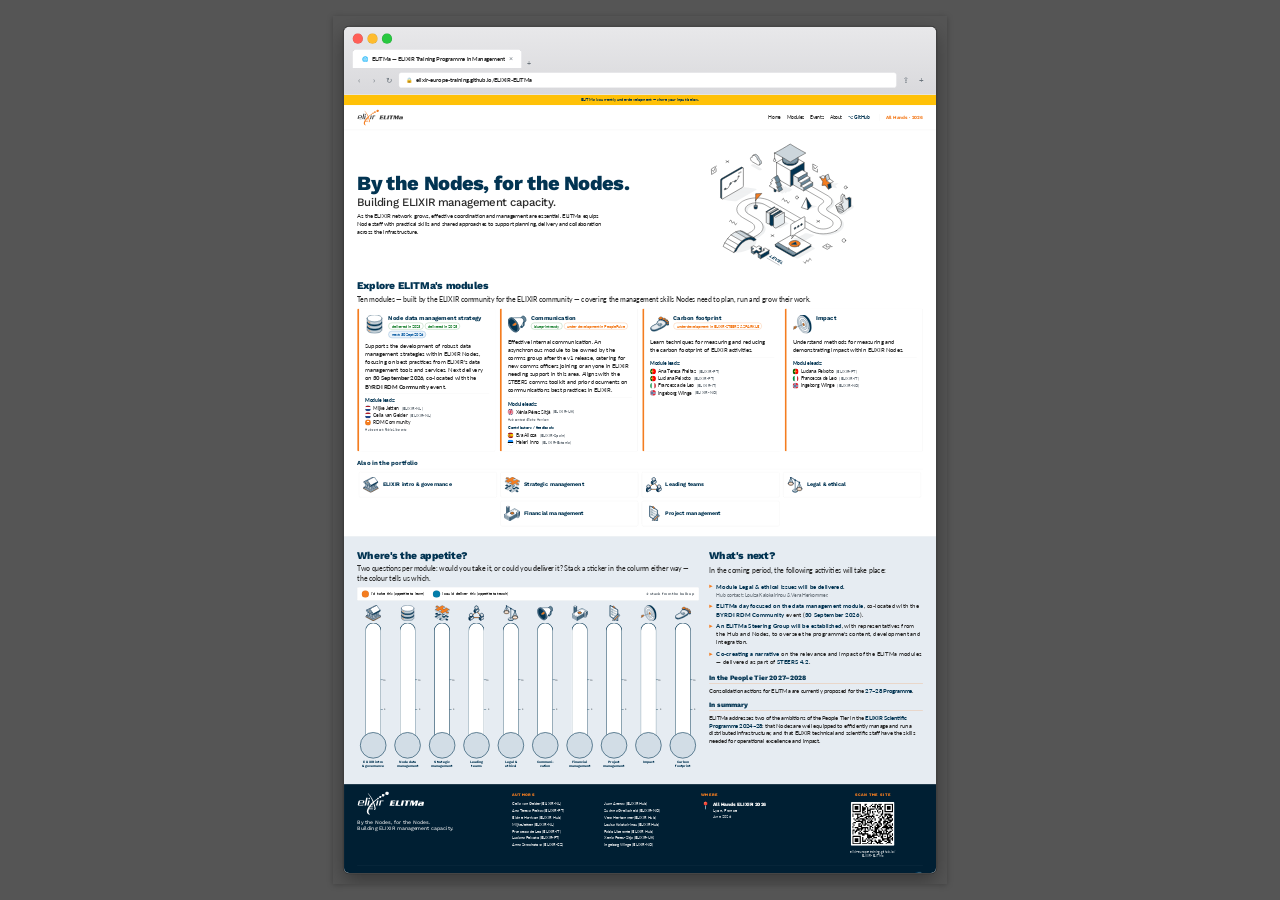
==== poster.html @ 2f2b3320 "update data management" ====
<!doctype html>
<html lang="en">
<head>
  <meta charset="utf-8">
  <title>ELITMa — By the Nodes, for the Nodes</title>
  <link rel="preconnect" href="https://fonts.googleapis.com">
  <link rel="preconnect" href="https://fonts.gstatic.com" crossorigin>
  <link href="https://fonts.googleapis.com/css2?family=Lato:ital,wght@0,300;0,400;0,700;0,900;1,400&family=Source+Serif+4:ital,opsz,wght@0,8..60,200..900&family=Work+Sans:wght@400;500;700;800&display=swap" rel="stylesheet">
  <link rel="stylesheet" href="poster.css">
  <script>
    // Fit the A0 sheet to the viewport HEIGHT on first load.
    // Aspect ratio is preserved (it's A0); the stage takes the scaled size so
    // the page lays out cleanly and the poster sits centered. Runs only ONCE
    // on load — never on resize/zoom — so the user can zoom in to read the
    // content and the browser scrollbars let them pan around.
    function fitPosterToViewport() {
      if (window.matchMedia('print').matches) return;
      var stage = document.querySelector('.poster-stage');
      var p     = document.querySelector('.poster');
      if (!stage || !p) return;
      p.style.transform = 'none';
      stage.style.width = '';
      stage.style.height = '';
      var w = p.offsetWidth, h = p.offsetHeight;
      var pad = 32;  // 16px gutter top/bottom
      var s = Math.min((window.innerHeight - pad) / h, 1);
      p.style.transform = 'scale(' + s + ')';
      stage.style.width  = (s * w) + 'px';
      stage.style.height = (s * h) + 'px';
    }
    function clearPosterScale() {
      var stage = document.querySelector('.poster-stage');
      var p     = document.querySelector('.poster');
      if (p) p.style.transform = 'none';
      if (stage) { stage.style.width = ''; stage.style.height = ''; }
    }
    window.addEventListener('DOMContentLoaded', fitPosterToViewport);
    window.addEventListener('beforeprint', clearPosterScale);
    window.addEventListener('afterprint', fitPosterToViewport);
  </script>
</head>
<body>

<div class="poster-stage">
<section class="poster">

  <!-- ============ MAC BROWSER WINDOW ============ -->
  <div class="browser">

    <!-- Browser chrome (top bar with traffic lights + tab + URL) -->
    <div class="browser-chrome">
      <div class="traffic-lights">
        <span class="tl tl-red"></span>
        <span class="tl tl-yellow"></span>
        <span class="tl tl-green"></span>
      </div>
      <div class="browser-tabs">
        <div class="browser-tab active">
          <span class="tab-fav">🌐</span>
          <span class="tab-title">ELITMa — ELIXIR Training Programme in Management</span>
          <span class="tab-close">×</span>
        </div>
        <span class="tab-add">+</span>
      </div>
      <div class="browser-nav">
        <span class="nav-arrow">‹</span>
        <span class="nav-arrow">›</span>
        <span class="nav-arrow">↻</span>
        <div class="url-bar">
          <span class="url-lock">🔒</span>
          <span class="url-text">elixir-europe-training.github.io/ELIXIR-ELITMa</span>
        </div>
        <span class="nav-arrow">⇪</span>
        <span class="nav-arrow">+</span>
      </div>
    </div>

    <!-- Browser content (the actual ELITMa website) -->
    <div class="browser-content">

      <!-- "Under development" notice (matches live site) -->
      <div class="dev-notice">
        ELITMa is currently under development — share your input below.
      </div>

      <!-- ===== TOP NAV ===== -->
      <header class="navbar">
        <img class="navbar-brand" src="assets/img/logos/main-logo-horizontal.svg" alt="ELITMa">
        <nav class="navbar-nav">
          <span class="nav-link">Home</span>
          <span class="nav-link">Modules</span>
          <span class="nav-link">Events</span>
          <span class="nav-link">About</span>
          <span class="nav-link nav-github">⌥ GitHub</span>
        </nav>
        <div class="navbar-event">All Hands · 2026</div>
      </header>

      <!-- ===== HERO ===== -->
      <section class="visual">
        <div class="visual-text">
          <h1>By the Nodes, for the Nodes. <span>Building ELIXIR management capacity.</span></h1>
          <p>As the ELIXIR network grows, effective coordination and management are essential. ELITMa equips Node staff with practical skills and shared approaches to support planning, delivery and collaboration across the infrastructure.</p>
        </div>
        <div class="visual-art">
          <img src="assets/img/home-hero-image.svg" alt="ELITMa hero illustration">
        </div>
      </section>

      <!-- ===== MODULES ===== -->
      <section class="landingpage">
        <h2 class="section-h">Explore ELITMa's modules</h2>
        <p class="section-intro">Ten modules — built by the ELIXIR community for the ELIXIR community — covering the management skills Nodes need to plan, run and grow their work.</p>

        <!-- Featured: modules with substantive work underway -->
        <div class="module-features">
          <article class="module-feature">
            <div class="feature-head">
              <img src="assets/img/icons/icon-module-data-management.svg" alt="">
              <div>
                <h3>Node data management strategy</h3>
                <div class="chips">
                  <span class="module-chip module-chip--done">delivered in 2023</span>
                  <span class="module-chip module-chip--done">delivered in 2025</span>
                  <span class="module-chip module-chip--next">next: 30 Sept 2026</span>
                </div>
              </div>
            </div>
            <p class="feature-desc">Supports the development of robust data management strategies within ELIXIR Nodes, focusing on best practices from ELIXIR's data management tools and services. Next delivery on <strong>30 September 2026</strong>, co-located with the <strong>BYRDI RDM Community</strong> event.</p>
            <div class="feature-leads">
              <strong>Module leads:</strong>
              <ul class="leads-list">
                <li><span class="flag flag-nl"></span>Mijke Jetten <em>(ELIXIR&#x2011;NL)</em></li>
                <li><span class="flag flag-nl"></span>Celia van Gelder <em>(ELIXIR&#x2011;NL)</em></li>
                <li><span class="flag flag-community"></span>RDM Community</li>
              </ul>
              <p class="hub-contact">Hub contact: Fabio Liberante</p>
            </div>
          </article>

          <article class="module-feature">
            <div class="feature-head">
              <img src="assets/img/icons/icon-module-communication.svg" alt="">
              <div>
                <h3>Communication</h3>
                <div class="chips">
                  <span class="module-chip module-chip--done">blueprint ready</span>
                  <span class="module-chip module-chip--dev">under development in PeoplePulse</span>
                </div>
              </div>
            </div>
            <p class="feature-desc">Effective internal communication. An asynchronous module to be owned by the comms group after the v1 release, catering for new comms officers joining or anyone in ELIXIR needing support in this area. Aligns with the STEERS comms toolkit and prior documents on communications best practices in ELIXIR.</p>
            <div class="feature-leads">
              <strong>Module leads:</strong>
              <ul class="leads-list">
                <li><span class="flag flag-gb"></span>Xènia Pérez Sitjà <em>(ELIXIR&#x2011;UK)</em></li>
              </ul>
              <p class="hub-contact">Hub contact: Elaine Harrison</p>
              <strong class="leads-sublabel">Contributors / feedback:</strong>
              <ul class="leads-list">
                <li><span class="flag flag-es"></span>Eva Alloza <em>(ELIXIR&#x2011;Spain)</em></li>
                <li><span class="flag flag-ee"></span>Heleri Inno <em>(ELIXIR&#x2011;Estonia)</em></li>
              </ul>
            </div>
          </article>

          <article class="module-feature">
            <div class="feature-head">
              <img src="assets/img/icons/icon-module-cf.svg" alt="">
              <div>
                <h3>Carbon footprint</h3>
                <div class="chips">
                  <span class="module-chip module-chip--dev">under development in ELIXIR-STEERS &amp; SPARKLE</span>
                </div>
              </div>
            </div>
            <p class="feature-desc">Learn techniques for measuring and reducing the carbon footprint of ELIXIR activities.</p>
            <div class="feature-leads">
              <strong>Module leads:</strong>
              <ul class="leads-list">
                <li><span class="flag flag-pt"></span>Ana Teresa Freitas <em>(ELIXIR&#x2011;PT)</em></li>
                <li><span class="flag flag-pt"></span>Luciana Peixoto <em>(ELIXIR&#x2011;PT)</em></li>
                <li><span class="flag flag-it"></span>Francesca de Leo <em>(ELIXIR&#x2011;IT)</em></li>
                <li><span class="flag flag-no"></span>Ingeborg Winge <em>(ELIXIR&#x2011;NO)</em></li>
              </ul>
            </div>
          </article>

          <article class="module-feature">
            <div class="feature-head">
              <img src="assets/img/icons/icon-module-impact.svg" alt="">
              <div>
                <h3>Impact</h3>
              </div>
            </div>
            <p class="feature-desc">Understand methods for measuring and demonstrating impact within ELIXIR Nodes.</p>
            <div class="feature-leads">
              <strong>Module leads:</strong>
              <ul class="leads-list">
                <li><span class="flag flag-pt"></span>Luciana Peixoto <em>(ELIXIR&#x2011;PT)</em></li>
                <li><span class="flag flag-it"></span>Francesca de Leo <em>(ELIXIR&#x2011;IT)</em></li>
                <li><span class="flag flag-no"></span>Ingeborg Winge <em>(ELIXIR&#x2011;NO)</em></li>
              </ul>
            </div>
          </article>
        </div>

        <!-- The rest: compact icon + name tiles -->
        <h3 class="modules-subtitle">Also in the portfolio</h3>
        <div class="module-tiles">
          <article class="module-tile">
            <img src="assets/img/icons/icon-module-governance.svg" alt="">
            <h4>ELIXIR intro &amp; governance</h4>
          </article>
          <article class="module-tile">
            <img src="assets/img/icons/icon-module-strategic-management.svg" alt="">
            <h4>Strategic management</h4>
          </article>
          <article class="module-tile">
            <img src="assets/img/icons/icon-module-leading-teams.svg" alt="">
            <h4>Leading teams</h4>
          </article>
          <article class="module-tile">
            <img src="assets/img/icons/icon-module-elsi.svg" alt="">
            <h4>Legal &amp; ethical</h4>
          </article>
          <article class="module-tile">
            <img src="assets/img/icons/icon-module-finance.svg" alt="">
            <h4>Financial management</h4>
          </article>
          <article class="module-tile">
            <img src="assets/img/icons/icon-module-pm.svg" alt="">
            <h4>Project management</h4>
          </article>
        </div>
      </section>

      <!-- ===== INTERACTIVE: thermometers LEFT + sticky notes RIGHT ===== -->
      <section class="interactive">
        <div class="interactive-grid">

          <!-- Thermometer columns (left) -->
          <div class="thermo-col">
            <h2 class="section-h">Where's the appetite?</h2>
            <p class="section-intro">Two questions per module: would you <strong>take</strong> it, or could you <strong>deliver</strong> it? Stack a sticker in the column either way — the colour tells us which.</p>
            <div class="thermo-legend">
              <span class="legend-item"><span class="legend-dot legend-dot-take"></span>I'd <strong>take</strong> this (appetite to learn)</span>
              <span class="legend-item"><span class="legend-dot legend-dot-give"></span>I could <strong>deliver</strong> this (appetite to teach)</span>
              <span class="legend-hint">↓ stack from the bulb up</span>
            </div>
            <div class="thermo-row">
              <div class="thermo">
                <img src="assets/img/icons/icon-module-governance.svg" alt="">
                <div class="thermo-tube"><span class="tick">10</span><span class="tick">5</span></div>
                <div class="thermo-bulb"></div>
                <span class="thermo-label">ELIXIR intro<br>&amp; governance</span>
              </div>
              <div class="thermo">
                <img src="assets/img/icons/icon-module-data-management.svg" alt="">
                <div class="thermo-tube"><span class="tick">10</span><span class="tick">5</span></div>
                <div class="thermo-bulb"></div>
                <span class="thermo-label">Node data<br>management</span>
              </div>
              <div class="thermo">
                <img src="assets/img/icons/icon-module-strategic-management.svg" alt="">
                <div class="thermo-tube"><span class="tick">10</span><span class="tick">5</span></div>
                <div class="thermo-bulb"></div>
                <span class="thermo-label">Strategic<br>management</span>
              </div>
              <div class="thermo">
                <img src="assets/img/icons/icon-module-leading-teams.svg" alt="">
                <div class="thermo-tube"><span class="tick">10</span><span class="tick">5</span></div>
                <div class="thermo-bulb"></div>
                <span class="thermo-label">Leading<br>teams</span>
              </div>
              <div class="thermo">
                <img src="assets/img/icons/icon-module-elsi.svg" alt="">
                <div class="thermo-tube"><span class="tick">10</span><span class="tick">5</span></div>
                <div class="thermo-bulb"></div>
                <span class="thermo-label">Legal &amp;<br>ethical</span>
              </div>
              <div class="thermo">
                <img src="assets/img/icons/icon-module-communication.svg" alt="">
                <div class="thermo-tube"><span class="tick">10</span><span class="tick">5</span></div>
                <div class="thermo-bulb"></div>
                <span class="thermo-label">Communi-<br>cation</span>
              </div>
              <div class="thermo">
                <img src="assets/img/icons/icon-module-finance.svg" alt="">
                <div class="thermo-tube"><span class="tick">10</span><span class="tick">5</span></div>
                <div class="thermo-bulb"></div>
                <span class="thermo-label">Financial<br>management</span>
              </div>
              <div class="thermo">
                <img src="assets/img/icons/icon-module-pm.svg" alt="">
                <div class="thermo-tube"><span class="tick">10</span><span class="tick">5</span></div>
                <div class="thermo-bulb"></div>
                <span class="thermo-label">Project<br>management</span>
              </div>
              <div class="thermo">
                <img src="assets/img/icons/icon-module-impact.svg" alt="">
                <div class="thermo-tube"><span class="tick">10</span><span class="tick">5</span></div>
                <div class="thermo-bulb"></div>
                <span class="thermo-label">Impact</span>
              </div>
              <div class="thermo">
                <img src="assets/img/icons/icon-module-cf.svg" alt="">
                <div class="thermo-tube"><span class="tick">10</span><span class="tick">5</span></div>
                <div class="thermo-bulb"></div>
                <span class="thermo-label">Carbon<br>footprint</span>
              </div>
            </div>
          </div>

          <!-- What's next (right column) -->
          <div class="roadmap-col">
            <h2 class="section-h">What's next?</h2>
            <p class="section-intro">In the coming period, the following activities will take place:</p>
            <ul class="roadmap-bullets">
              <li><strong>Module Legal &amp; ethical issues will be delivered.</strong><br><span class="roadmap-leads">Hub contact: Louiza Kalokairinou &amp; Vera Herkommer.</span></li>
              <li><strong>ELITMa day focused on the data management module</strong>, co-located with the <strong>BYRDI RDM Community</strong> event (<strong>30 September 2026</strong>).</li>
              <li><strong>An ELITMa Steering Group will be established</strong>, with representatives from the Hub and Nodes, to oversee the programme's content, development and integration.</li>
              <li><strong>Co-creating a narrative</strong> on the relevance and impact of the ELITMa modules — delivered as part of <strong>STEERS 4.2</strong>.</li>
            </ul>

            <h3 class="roadmap-h3">In the People Tier 2027–2028</h3>
            <p class="roadmap-text">Consolidation actions for ELITMa are currently proposed for the <strong>27–28 Programme</strong>.</p>

            <h3 class="roadmap-h3">In summary</h3>
            <p class="roadmap-text">ELITMa addresses two of the ambitions of the People Tier in the <strong>ELIXIR Scientific Programme 2024–28</strong>: that Nodes are well equipped to efficiently manage and run a distributed infrastructure; and that ELIXIR technical and scientific staff have the skills needed for operational excellence and impact.</p>
          </div>
        </div>
      </section>

      <!-- ===== WEBSITE-STYLE FOOTER ===== -->
      <footer class="footer">

        <div class="footer-main">

          <div class="footer-col footer-col-brand">
            <img class="footer-brand-logo" src="assets/img/logos/main-logo-horizontal.svg" alt="ELITMa">
            <p class="footer-tagline">By the Nodes, for the Nodes.<br>Building ELIXIR management capacity.</p>
          </div>

          <div class="footer-col footer-col-authors">
            <span class="footer-title">AUTHORS</span>
            <ul class="footer-links">
              <li>Celia van Gelder (ELIXIR-NL)</li>
              <li>Juan Arenas (ELIXIR Hub)</li>
              <li>Ana Teresa Freitas (ELIXIR-PT)</li>
              <li>Sushma Grellscheid (ELIXIR-NO)</li>
              <li>Elaine Harrison (ELIXIR Hub)</li>
              <li>Vera Herkommer (ELIXIR Hub)</li>
              <li>Mijke Jetten (ELIXIR-NL)</li>
              <li>Louiza Kalokairinou (ELIXIR Hub)</li>
              <li>Francesca de Leo (ELIXIR-IT)</li>
              <li>Fabio Liberante (ELIXIR Hub)</li>
              <li>Luciana Peixoto (ELIXIR-PT)</li>
              <li>Xenia Perez-Sitja (ELIXIR-UK)</li>
              <li>Anna Strachotova (ELIXIR-CZ)</li>
              <li>Ingeborg Winge (ELIXIR-NO)</li>
            </ul>
          </div>

          <div class="footer-col footer-col-where">
            <span class="footer-title">WHERE</span>
            <div class="where-content">
              <span class="where-pin" aria-hidden="true">📍</span>
              <div class="where-text">
                <p class="where-event">All Hands ELIXIR 2026</p>
                <p class="where-place">Lyon, France</p>
                <p class="where-date">June 2026</p>
              </div>
            </div>
          </div>

          <div class="footer-col footer-col-scan">
            <span class="footer-title">SCAN THE SITE</span>
            <img class="footer-qr" src="assets/img/qr-elitma.svg" alt="QR code to ELITMa site">
            <p class="footer-url">elixir-europe-training.github.io/<br>ELIXIR-ELITMa</p>
          </div>

        </div>

        <div class="footer-bar">
          <span class="copyright">© 2026 ELIXIR</span>
          <a class="ett-logo" href="https://elixir-belgium.github.io/elixir-toolkit-theme">
            Built with
            <img src="assets/img/logos/ett-logo.svg" alt="ELIXIR Toolkit Theme">
          </a>
        </div>
      </footer>

    </div><!-- /.browser-content -->
  </div><!-- /.browser -->

</section>
</div><!-- /.poster-stage -->

</body>
</html>
---- poster.css ----
/* ============================================================
   ELITMa poster — A0 portrait (841 × 1189 mm)
   Framed as a Mac browser window showing the live ELITMa site.
   Standalone HTML/CSS, no Jekyll, no Bootstrap.
   Print: Chrome → ⌘P → Paper 841×1189 mm, Background graphics ON.
   ============================================================ */

@page { size: A0 portrait; margin: 0; }

:root {
  /* From the live site CSS */
  --navy:        #023452;
  --navy-deep:   #001F33;
  --orange:      #f47d20;
  --teal:        #037eab;

  --ink:         #2b2b2b;
  --muted:       #6c757d;
  --line:        #e8e8e8;
  --line-soft:   #f1f1f1;
  --bg:          #ffffff;
  --bg-alt:      #fafbfc;
  --warning:     #ffc107;

  --chrome-bg:   #e8e8ea;
  --chrome-bg-2: #d9d9dc;
  --chrome-line: #c8c8cc;

  --sticky-yellow: #fff7a8;
  --sticky-pink:   #ffc9d6;
  --sticky-green:  #c8f0c0;
  --sticky-blue:   #c3e0ff;

  --font-display: "Work Sans", "Lato", system-ui, sans-serif;
  --font-body:    "Lato", system-ui, sans-serif;
  --font-serif:   "Source Serif 4", Georgia, serif;
}

* { box-sizing: border-box; }

html, body {
  margin: 0;
  padding: 0;
  background: #555;
  font-family: var(--font-body);
  color: var(--ink);
  -webkit-print-color-adjust: exact;
  print-color-adjust: exact;
}

/* ============== POSTER SHEET ============== */
.poster {
  width: 841mm;
  height: 1189mm;
  margin: 0 auto;
  background: #555;          /* visible only behind the browser frame */
  display: flex;
  font-size: 20pt;
  line-height: 1.4;
  overflow: hidden;
  padding: 14mm;             /* gutter around the browser frame */
}

/* ============== MAC BROWSER WINDOW (exaggerated for A0) ============== */
.browser {
  flex: 1;
  display: flex;
  flex-direction: column;
  background: var(--bg);
  border-radius: 8mm;
  border: 1.2mm solid #1a1a1a;
  box-shadow:
    0 0 0 0.6mm rgba(0,0,0,.25),
    0 10mm 28mm rgba(0,0,0,.35);
  overflow: hidden;
}

/* Browser chrome — oversized for poster legibility */
.browser-chrome {
  background: linear-gradient(to bottom, var(--chrome-bg), var(--chrome-bg-2));
  border-bottom: 0.6mm solid var(--chrome-line);
  padding: 9mm 12mm 0;
  flex-shrink: 0;
}
.traffic-lights {
  display: flex;
  gap: 6mm;
  margin-bottom: 8mm;
}
.tl {
  width: 14mm;
  height: 14mm;
  border-radius: 50%;
  display: block;
  box-shadow: inset 0 0 0 0.3mm rgba(0,0,0,.25);
}
.tl-red    { background: #ff5f57; }
.tl-yellow { background: #febc2e; }
.tl-green  { background: #28c840; }

.browser-tabs {
  display: flex;
  align-items: flex-end;
  gap: 2mm;
  margin-bottom: 6mm;
}
.browser-tab {
  display: flex;
  align-items: center;
  gap: 5mm;
  padding: 6mm 12mm;
  background: #fff;
  border: 0.5mm solid var(--chrome-line);
  border-bottom: none;
  border-radius: 4mm 4mm 0 0;
  font-family: var(--font-body);
  font-size: 22pt;
  color: var(--ink);
  max-width: 480mm;
}
.tab-fav { font-size: 20pt; }
.tab-title { font-weight: 600; white-space: nowrap; overflow: hidden; text-overflow: ellipsis; }
.tab-close { color: var(--muted); font-size: 26pt; }
.tab-add { color: var(--muted); padding: 0 6mm; font-size: 28pt; }

.browser-nav {
  display: flex;
  align-items: center;
  gap: 5mm;
  padding-bottom: 9mm;
}
.nav-arrow {
  width: 16mm;
  height: 16mm;
  display: inline-flex;
  align-items: center;
  justify-content: center;
  font-size: 30pt;
  color: var(--muted);
  border-radius: 2mm;
}
.url-bar {
  flex: 1;
  display: flex;
  align-items: center;
  gap: 5mm;
  padding: 5mm 10mm;
  background: #fff;
  border: 0.5mm solid var(--chrome-line);
  border-radius: 4mm;
  font-family: var(--font-body);
  font-size: 22pt;
  color: var(--ink);
}
.url-lock { font-size: 20pt; color: var(--muted); }
.url-text { font-weight: 600; }

/* Browser content area --------------------------------------- */
.browser-content {
  flex: 1;
  display: flex;
  flex-direction: column;
  background: var(--bg);
  overflow: hidden;
}

/* ============== "Under development" notice ============== */
.dev-notice {
  background: var(--warning);
  color: var(--navy);
  text-align: center;
  font-size: 16pt;
  font-weight: 600;
  padding: 3mm 8mm;
  font-family: var(--font-body);
}

/* ============== NAVBAR ============== */
.navbar {
  display: flex;
  align-items: center;
  gap: 14mm;
  padding: 6mm 18mm;
  border-bottom: 0.3mm solid var(--line);
  box-shadow: 0 1mm 2mm rgba(0,0,0,.04);
}
.navbar-brand { height: 22mm; width: auto; flex-shrink: 0; }
.navbar-nav {
  display: flex;
  gap: 8mm;
  flex: 1;
  justify-content: flex-end;
  align-items: center;
}
.nav-link {
  font-family: var(--font-body);
  font-size: 18pt;
  color: var(--ink);
  font-weight: 400;
}
.nav-github { color: var(--navy); font-weight: 600; }
.navbar-event {
  font-family: var(--font-display);
  font-weight: 700;
  font-size: 18pt;
  color: var(--orange);
  padding-left: 8mm;
  border-left: 0.4mm solid var(--line);
}

/* ============== HERO ============== */
.visual {
  padding: 12mm 18mm 8mm;
  display: grid;
  grid-template-columns: 1fr 1fr;
  gap: 16mm;
  align-items: center;
}
.visual-text h1 {
  font-family: var(--font-display);
  font-weight: 800;
  font-size: 78pt;
  line-height: 1.0;
  margin: 0 0 6mm;
  color: var(--navy);
  letter-spacing: -1.5pt;
}
.visual-text h1 span {
  display: block;
  font-weight: 500;
  font-size: 44pt;
  color: var(--ink);
  margin-top: 4mm;
  line-height: 1.05;
}
.visual-text p {
  font-family: var(--font-body);
  font-size: 22pt;
  line-height: 1.4;
  margin: 0;
  color: var(--ink);
  max-width: 340mm;
}
.visual-art { display: flex; align-items: center; justify-content: center; }
.visual-art img { width: 100%; max-height: 180mm; object-fit: contain; }

/* ============== SECTION TITLES ============== */
.section-h {
  font-family: var(--font-display);
  font-weight: 800;
  font-size: 40pt;
  color: var(--navy);
  margin: 0 0 4mm;
  letter-spacing: -0.5pt;
  line-height: 1.1;
}
.section-intro {
  font-family: var(--font-body);
  font-size: 35px;       /* per user request */
  color: var(--ink);
  margin: 0 0 6mm;
  max-width: none;       /* don't force a wrap */
  line-height: 1.4;
}

/* ============== LANDINGPAGE / MODULES ============== */
.landingpage { padding: 6mm 18mm 4mm; }

/* Module status chip (shared) */
.module-chip {
  display: inline-flex;
  align-items: center;
  font-family: var(--font-body);
  font-size: 14pt;
  font-weight: 600;
  padding: 1mm 4mm;
  border-radius: 999px;
  background: #fff;
  border: 0.3mm solid var(--line);
  color: var(--navy);
}
.module-chip--dev  { color: var(--orange); border-color: var(--orange); }
.module-chip--done { color: #2a8a3e; border-color: #2a8a3e; }
.module-chip--next { color: #1664a8; border-color: #1664a8; background: #eaf3fb; }
.chips {
  display: flex;
  flex-wrap: wrap;
  gap: 2mm;
  margin-top: 2mm;
}

/* --- Featured modules (4 cards in one row) --- */
.module-features {
  display: grid;
  grid-template-columns: repeat(4, 1fr);
  gap: 6mm;
  margin-top: 4mm;
}
.module-feature {
  background: var(--bg);
  border: 0.4mm solid var(--line);
  border-left: 3mm solid var(--orange);
  border-radius: 2mm;
  padding: 8mm 8mm;
  display: flex;
  flex-direction: column;
  gap: 5mm;
  box-shadow: 0 0.4mm 1mm rgba(0,0,0,.02);
}
.feature-head { display: flex; align-items: flex-start; gap: 6mm; }
.feature-head img {
  height: 26mm;
  width: 26mm;
  object-fit: contain;
  flex-shrink: 0;
}
.feature-head h3 {
  font-family: var(--font-display);
  font-weight: 700;
  font-size: 30px;
  color: var(--navy);
  margin: 0 0 2mm;
  line-height: 1.15;
}
.feature-desc {
  font-size: 30px;
  margin: 0;
  color: var(--ink);
  line-height: 1.4;
}
.feature-leads {
  font-size: 25px;
  margin: 0;
  color: var(--ink);
  line-height: 1.4;
  padding-top: 4mm;
  border-top: 0.3mm solid var(--line);
}
.feature-leads strong {
  color: var(--navy);
  font-weight: 700;
  display: block;
  margin-bottom: 2mm;
}
.leads-list {
  list-style: none;
  padding: 0;
  margin: 0;
  display: grid;
  grid-template-columns: 1fr;
  gap: 1.5mm;
}
.leads-list li {
  display: flex;
  align-items: center;
  gap: 3mm;
  line-height: 1.25;
}
.leads-list em {
  color: var(--muted);
  font-style: normal;
  font-size: 0.85em;
  margin-left: 1mm;
}

/* Hub contact — smaller, de-emphasised line below the named leads */
.hub-contact {
  margin: 3mm 0 0;
  font-family: var(--font-body);
  font-size: 18px;
  color: var(--muted);
  font-style: italic;
}

/* "Contributors / feedback" sub-label for additional contributor lists */
.leads-sublabel {
  display: block;
  margin: 4mm 0 2mm;
  font-family: var(--font-body);
  font-weight: 700;
  font-size: 22px;
  color: var(--navy);
}

/* Flag badges (small circles with the country flag / Hub helix / community symbol) */
.flag {
  display: inline-block;
  width: 8mm;
  height: 8mm;
  border-radius: 50%;
  background-size: cover;
  background-position: center;
  flex-shrink: 0;
  border: 0.3mm solid rgba(0,0,0,.12);
  background-color: #fff;
  vertical-align: middle;
}
.flag-nl  { background-image: url("assets/img/flags/nl.svg"); }
.flag-gb  { background-image: url("assets/img/flags/gb.svg"); }
.flag-pt  { background-image: url("assets/img/flags/pt.svg"); }
.flag-it  { background-image: url("assets/img/flags/it.svg"); }
.flag-no  { background-image: url("assets/img/flags/no.svg"); }
.flag-es  { background-image: url("assets/img/flags/es.svg"); }
.flag-ee  { background-image: url("assets/img/flags/ee.svg"); }
.flag-hub {
  background-image: url("assets/img/flags/hub.svg");
  background-size: 72%;
  background-repeat: no-repeat;
  background-color: var(--navy);
}
.flag-community {
  background-color: var(--orange);
  position: relative;
}
.flag-community::before {
  content: "";
  position: absolute;
  inset: 1.5mm;
  border-radius: 50%;
  background:
    radial-gradient(circle at 30% 30%, #fff 12%, transparent 14%),
    radial-gradient(circle at 70% 30%, #fff 12%, transparent 14%),
    radial-gradient(circle at 50% 70%, #fff 12%, transparent 14%);
}

/* --- Subtitle between featured + tiles --- */
.modules-subtitle {
  font-family: var(--font-display);
  font-weight: 700;
  font-size: 24pt;
  color: var(--navy);
  margin: 10mm 0 4mm;
  padding-bottom: 2mm;
  border-bottom: 0.3mm solid var(--line);
}

/* --- Compact icon + name tiles (7 modules) --- */
.module-tiles {
  display: flex;
  flex-wrap: wrap;
  justify-content: center;
  gap: 5mm;
}
.module-tile {
  flex: 0 0 calc(25% - 5mm);
  background: var(--bg);
  border: 0.4mm solid var(--line);
  border-radius: 2mm;
  padding: 6mm 5mm;
  display: flex;
  align-items: center;
  gap: 5mm;
  box-shadow: 0 0.4mm 1mm rgba(0,0,0,.02);
}
.module-tile img {
  height: 22mm;
  width: 22mm;
  object-fit: contain;
  flex-shrink: 0;
}
.module-tile h4 {
  font-family: var(--font-display);
  font-weight: 700;
  font-size: 28px;
  color: var(--navy);
  margin: 0;
  line-height: 1.15;
}

/* ============== INTERACTIVE — heatmap LEFT + stickies RIGHT ============== */
.interactive {
  margin-top: 10mm;
  padding: 18mm 18mm 18mm;       /* generous top + bottom breathing room */
  background: #e6ecf2;
  border-top: 0.4mm solid var(--line);
  border-bottom: 0.4mm solid var(--line);
  flex: 1 0 auto;                /* expand to fill remaining height so it meets the footer */
}
.interactive-grid {
  display: grid;
  grid-template-columns: 1.6fr 1fr;
  gap: 14mm;
  align-items: start;
}

/* --- thermometer columns --- */

/* Legend strip above the thermometers */
.thermo-legend {
  display: flex;
  align-items: center;
  gap: 12mm;
  flex-wrap: wrap;
  margin: 4mm 0 6mm;
  padding: 4mm 6mm;
  background: #fff;
  border: 0.3mm solid var(--line);
  border-radius: 2mm;
}
.legend-item {
  display: inline-flex;
  align-items: center;
  gap: 3mm;
  font-family: var(--font-body);
  font-size: 15pt;
  color: var(--ink);
}
.legend-dot {
  display: inline-block;
  width: 10mm;
  height: 10mm;
  border-radius: 50%;
  box-shadow: inset 0 0 0 0.4mm rgba(0,0,0,.18);
  flex-shrink: 0;
}
.legend-dot-take { background: var(--orange); }
.legend-dot-give { background: var(--teal); }
.legend-hint {
  margin-left: auto;
  font-family: var(--font-display);
  font-weight: 700;
  font-size: 14pt;
  color: var(--muted);
  letter-spacing: 0.5pt;
}

.thermo-row {
  display: grid;
  grid-template-columns: repeat(10, 1fr);
  gap: 3mm;
  margin-top: 2mm;
  align-items: end;
}
.thermo {
  display: flex;
  flex-direction: column;
  align-items: center;
  gap: 0;
}
.thermo img {
  width: 22mm;
  height: 22mm;
  object-fit: contain;
  margin-bottom: 2mm;
}

/* The tube — looks like glass: thin navy border, solid sides, rounded top */
.thermo-tube {
  width: 22mm;
  height: 160mm;
  background: #fff;
  border: 1mm solid var(--navy);
  border-bottom: none;
  border-radius: 11mm 11mm 0 0;
  position: relative;
  display: flex;
  flex-direction: column-reverse;   /* stickers stack from bottom */
  align-items: center;
  padding: 2mm 0 4mm;
}

/* Tick marks on the side */
.tick {
  position: absolute;
  right: -7mm;
  font-family: var(--font-display);
  font-weight: 700;
  font-size: 9pt;
  color: var(--muted);
  line-height: 1;
}
.tick::before {
  content: "";
  position: absolute;
  right: 4mm;
  top: 1.4mm;
  width: 3mm;
  height: 0.5mm;
  background: var(--navy);
}
.tick:nth-of-type(1) { bottom: 80mm; }  /* "10" */
.tick:nth-of-type(2) { bottom: 40mm; }  /* "5"  */

/* The bulb — light navy fill, navy border, merged with the bottom of the tube */
.thermo-bulb {
  width: 36mm;
  height: 36mm;
  background: #d2dde6;            /* light tint of #023452 (navy) */
  border: 1mm solid var(--navy);
  border-radius: 50%;
  margin-top: -10mm;
  flex-shrink: 0;
  position: relative;
  z-index: 1;
}

.thermo-label {
  font-family: var(--font-display);
  font-weight: 700;
  font-size: 13pt;
  color: var(--navy);
  text-align: center;
  line-height: 1.15;
  margin-top: 3mm;
  min-height: 14mm;
}

/* Stacked stickers inside the tube (worked example on first thermo) */
.thermo-fill {
  display: flex;
  flex-direction: column-reverse;
  align-items: center;
  gap: 1mm;
  z-index: 2;
}
.thermo-dot {
  display: block;
  width: 14mm;
  height: 14mm;
  border-radius: 50%;
  box-shadow: 0 0.4mm 0.8mm rgba(0,0,0,.2);
}
.thermo-dot-take { background: var(--orange); }
.thermo-dot-give { background: var(--teal); }

.thermo-example {
  position: absolute;
  top: 4mm;
  right: -32mm;
  font-family: var(--font-display);
  font-weight: 800;
  font-size: 13pt;
  color: var(--orange);
  white-space: nowrap;
  transform: rotate(8deg);
}

/* --- Roadmap / "What's next?" panel (right column) --- */
.roadmap-col { display: flex; flex-direction: column; gap: 2mm; }
.roadmap-bullets {
  list-style: none;
  padding: 0;
  margin: 2mm 0 4mm;
  display: flex;
  flex-direction: column;
  gap: 4mm;
}
.roadmap-bullets li {
  position: relative;
  padding-left: 10mm;
  font-family: var(--font-body);
  font-size: 24pt;
  color: var(--ink);
  line-height: 1.35;
}
.roadmap-bullets li::before {
  content: "▸";
  position: absolute;
  left: 0;
  top: 0;
  color: var(--orange);
  font-size: 26pt;
  font-weight: 700;
  line-height: 1.1;
}
.roadmap-bullets strong { color: var(--navy); font-weight: 700; }
.roadmap-leads {
  display: inline-block;
  margin-top: 1mm;
  font-size: 19pt;
  color: var(--muted);
}
.roadmap-h3 {
  font-family: var(--font-display);
  font-weight: 800;
  font-size: 26pt;
  color: var(--navy);
  margin: 4mm 0 2mm;
  padding-bottom: 1mm;
  border-bottom: 0.3mm solid var(--orange);
}
.roadmap-text {
  font-family: var(--font-body);
  font-size: 22pt;
  color: var(--ink);
  line-height: 1.4;
  margin: 0 0 2mm;
}
.roadmap-text strong { color: var(--navy); font-weight: 700; }
.roadmap-text .muted { color: var(--muted); font-style: italic; }

/* ============== FOOTER — website-style ============== */
.footer {
  background: var(--navy-deep);
  color: #fff;
  padding: 0 18mm;
}

/* Authors band — full width across the top of the footer */
.footer-authors {
  padding: 10mm 0 8mm;
  border-bottom: 0.3mm solid rgba(255,255,255,.12);
}
.footer-authors .footer-title {
  display: block;
  margin-bottom: 3mm;
}
.footer-authors-list {
  margin: 0;
  font-family: var(--font-body);
  font-size: 16pt;
  line-height: 1.55;
  color: rgba(255,255,255,.85);
}

.footer-main {
  display: grid;
  grid-template-columns: 1.3fr 1.6fr 1fr 0.9fr;
  gap: 14mm;
  padding: 10mm 0;
  border-bottom: 0.3mm solid rgba(255,255,255,.12);
  align-items: start;
}
.footer-col {
  display: flex;
  flex-direction: column;
  gap: 3mm;
}

/* Brand column — left-aligned, vertically centered */
.footer-col-brand {
  align-items: flex-start;
  text-align: left;
  justify-content: center;
  gap: 5mm;
}
.footer-col-brand .footer-brand-logo {
  height: 32mm;
  width: auto;
  filter: brightness(0) invert(1);
  margin-bottom: 0;
}
.footer-tagline {
  font-family: var(--font-display);
  font-weight: 500;
  font-size: 20pt;
  margin: 0;
  color: rgba(255,255,255,.85);
  line-height: 1.3;
}

.footer-title {
  font-family: var(--font-display);
  font-weight: 800;
  font-size: 15pt;
  letter-spacing: 2pt;
  color: var(--orange);
  margin-bottom: 2mm;
}
.footer-links {
  list-style: none;
  padding: 0;
  margin: 0;
}
.footer-links li {
  font-family: var(--font-body);
  font-size: 15pt;
  color: rgba(255,255,255,.82);
  padding: 1.2mm 0;
  line-height: 1.3;
}
/* AUTHORS list — 2 columns to keep the footer compact */
.footer-col-authors .footer-links {
  display: grid;
  grid-template-columns: 1fr 1fr;
  column-gap: 8mm;
  row-gap: 0;
}

/* Where column — location of the event */
.footer-col-where .where-content {
  display: flex;
  align-items: flex-start;
  gap: 4mm;
  margin-top: 1mm;
}
.where-pin {
  font-size: 28pt;
  line-height: 1;
  color: var(--orange);
  margin-top: 1mm;
}
.where-text { display: flex; flex-direction: column; gap: 1.5mm; }
.where-event {
  font-family: var(--font-display);
  font-weight: 800;
  font-size: 19pt;
  color: #fff;
  margin: 0;
  line-height: 1.1;
}
.where-place {
  font-family: var(--font-body);
  font-size: 17pt;
  color: rgba(255,255,255,.85);
  margin: 0;
  line-height: 1.2;
}
.where-date {
  font-family: var(--font-body);
  font-size: 15pt;
  color: rgba(255,255,255,.65);
  margin: 0;
  line-height: 1.2;
}

/* Scan column — center contents */
.footer-col-scan {
  align-items: center;
  text-align: center;
}
.footer-qr {
  width: 60mm;
  height: 60mm;
  background: #fff;
  padding: 2mm;
  border-radius: 1.5mm;
  margin: 2mm 0;
  display: block;
}
.footer-url {
  font-family: var(--font-body);
  font-size: 13pt;
  color: rgba(255,255,255,.7);
  margin: 0;
  line-height: 1.3;
}

/* Bottom bar: copyright · Built with ETT · event logo (matches live site) */
.footer-bar {
  display: flex;
  align-items: center;
  justify-content: space-between;
  padding: 8mm 0 20mm;
  gap: 14mm;
}
.copyright {
  font-family: var(--font-body);
  font-size: 14pt;
  color: rgba(255,255,255,.55);
}
.ett-logo {
  display: inline-flex;
  align-items: center;
  gap: 3mm;
  font-family: var(--font-body);
  font-size: 14pt;
  color: rgba(255,255,255,.85);
  text-decoration: none;
  white-space: nowrap;
}
.ett-logo img {
  height: 12mm;
  width: 12mm;
}

/* ============== SCREEN PREVIEW ============== */
/* Scale the A0 sheet to fit the viewport.
   The scale value is set by a small inline script in poster.html so
   we don't depend on fragile CSS calc(length/length). Print rules
   are unaffected and still produce the full 841×1189 mm sheet. */
@media screen {
  html, body {
    margin: 0;
    background: #555;
  }
  body {
    box-sizing: border-box;
    padding: 16px;
    min-height: 100vh;
    display: flex;
    justify-content: center;          /* horizontal centering */
    align-items: flex-start;
  }
  /* Stage: gets the *scaled* size from JS so the page lays out cleanly.
     When the user browser-zooms in, the stage grows, the body overflows,
     and the browser shows scrollbars so they can pan around to read. */
  .poster-stage {
    flex-shrink: 0;
    /* width + height set inline by the fit script */
  }
  .poster {
    transform-origin: top left;
    box-shadow: 0 6px 30px rgba(0,0,0,.25);
    /* transform set inline by the fit script */
  }
}
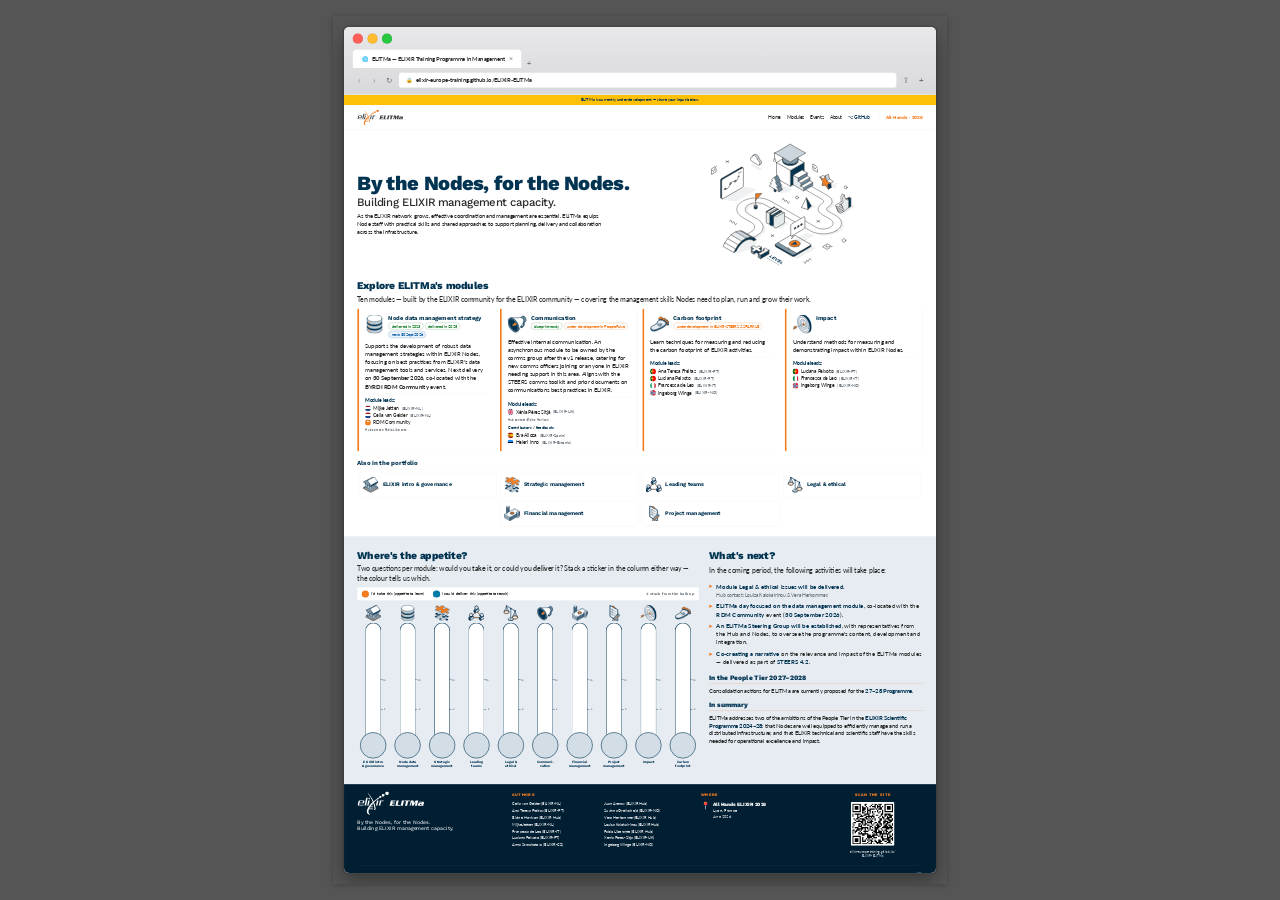
==== commit 0511a23d: "correct typo" ====
--- a/poster.html
+++ b/poster.html
@@ -318,7 +318,7 @@
             <p class="section-intro">In the coming period, the following activities will take place:</p>
             <ul class="roadmap-bullets">
               <li><strong>Module Legal &amp; ethical issues will be delivered.</strong><br><span class="roadmap-leads">Hub contact: Louiza Kalokairinou &amp; Vera Herkommer.</span></li>
-              <li><strong>ELITMa day focused on the data management module</strong>, co-located with the <strong>BYRDI RDM Community</strong> event (<strong>30 September 2026</strong>).</li>
+              <li><strong>ELITMa day focused on the data management module</strong>, co-located with the <strong>RDM Community</strong> event (<strong>30 September 2026</strong>).</li>
               <li><strong>An ELITMa Steering Group will be established</strong>, with representatives from the Hub and Nodes, to oversee the programme's content, development and integration.</li>
               <li><strong>Co-creating a narrative</strong> on the relevance and impact of the ELITMa modules — delivered as part of <strong>STEERS 4.2</strong>.</li>
             </ul>
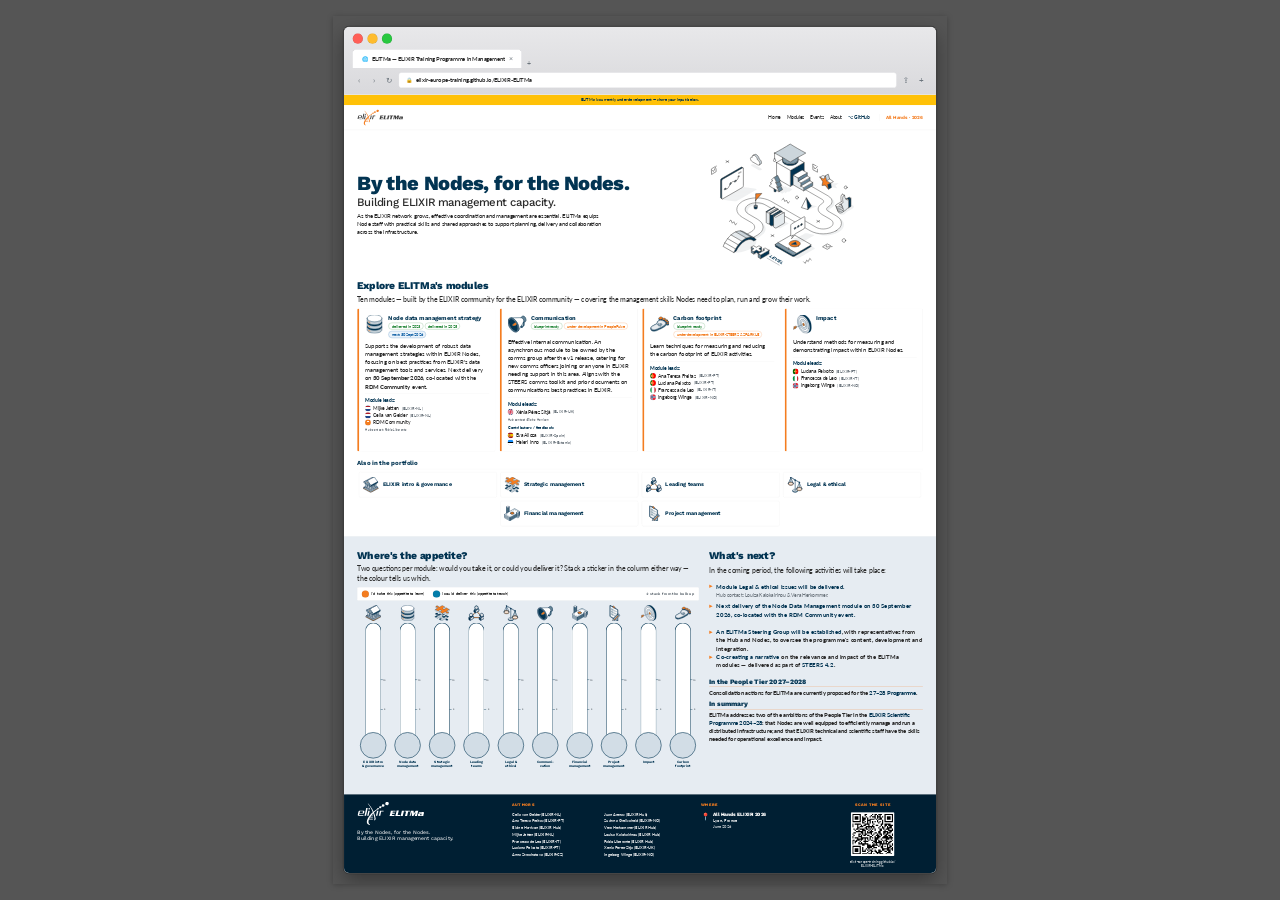
==== commit 105f8c29: "fix typos" ====
--- a/poster.html
+++ b/poster.html
@@ -126,7 +126,7 @@
                 </div>
               </div>
             </div>
-            <p class="feature-desc">Supports the development of robust data management strategies within ELIXIR Nodes, focusing on best practices from ELIXIR's data management tools and services. Next delivery on <strong>30 September 2026</strong>, co-located with the <strong>BYRDI RDM Community</strong> event.</p>
+            <p class="feature-desc">Supports the development of robust data management strategies within ELIXIR Nodes, focusing on best practices from ELIXIR's data management tools and services. Next delivery on <strong>30 September 2026</strong>, co-located with the <strong>RDM Community</strong> event.</p>
             <div class="feature-leads">
               <strong>Module leads:</strong>
               <ul class="leads-list">
@@ -170,6 +170,7 @@
               <div>
                 <h3>Carbon footprint</h3>
                 <div class="chips">
+                  <span class="module-chip module-chip--done">blueprint ready</span>
                   <span class="module-chip module-chip--dev">under development in ELIXIR-STEERS &amp; SPARKLE</span>
                 </div>
               </div>
@@ -318,7 +319,7 @@
             <p class="section-intro">In the coming period, the following activities will take place:</p>
             <ul class="roadmap-bullets">
               <li><strong>Module Legal &amp; ethical issues will be delivered.</strong><br><span class="roadmap-leads">Hub contact: Louiza Kalokairinou &amp; Vera Herkommer.</span></li>
-              <li><strong>ELITMa day focused on the data management module</strong>, co-located with the <strong>RDM Community</strong> event (<strong>30 September 2026</strong>).</li>
+              <li><strong> Next delivery of the Node Data Management module on <strong>30 September 2026</strong>, co-located with the <strong>RDM Community</strong> event.</p></li>
               <li><strong>An ELITMa Steering Group will be established</strong>, with representatives from the Hub and Nodes, to oversee the programme's content, development and integration.</li>
               <li><strong>Co-creating a narrative</strong> on the relevance and impact of the ELITMa modules — delivered as part of <strong>STEERS 4.2</strong>.</li>
             </ul>
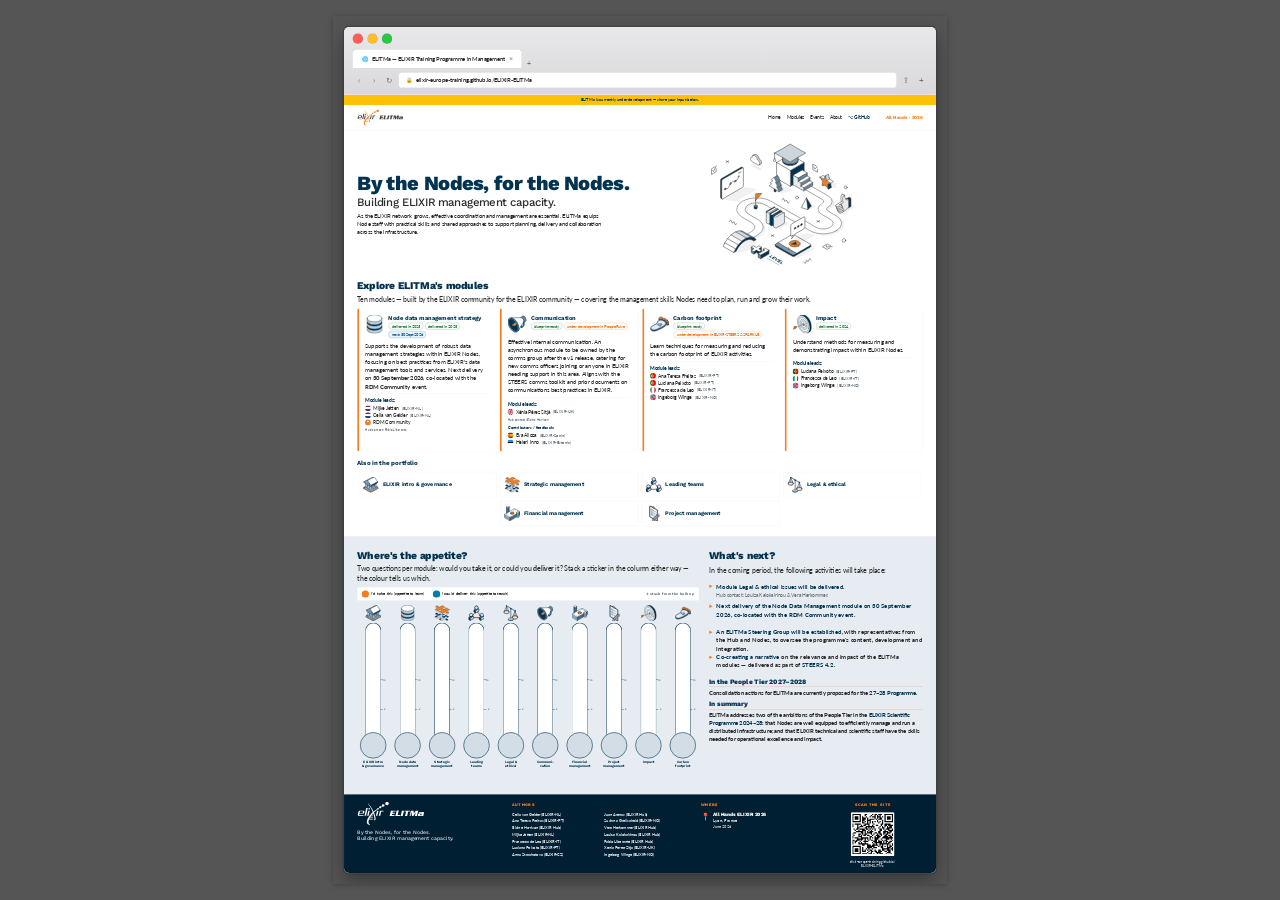
==== commit f97e1a48: "add chips to impact" ====
--- a/poster.html
+++ b/poster.html
@@ -192,6 +192,9 @@
               <img src="assets/img/icons/icon-module-impact.svg" alt="">
               <div>
                 <h3>Impact</h3>
+                <div class="chips">
+                  <span class="module-chip module-chip--done">delivered in 2024</span>
+                </div>
               </div>
             </div>
             <p class="feature-desc">Understand methods for measuring and demonstrating impact within ELIXIR Nodes.</p>
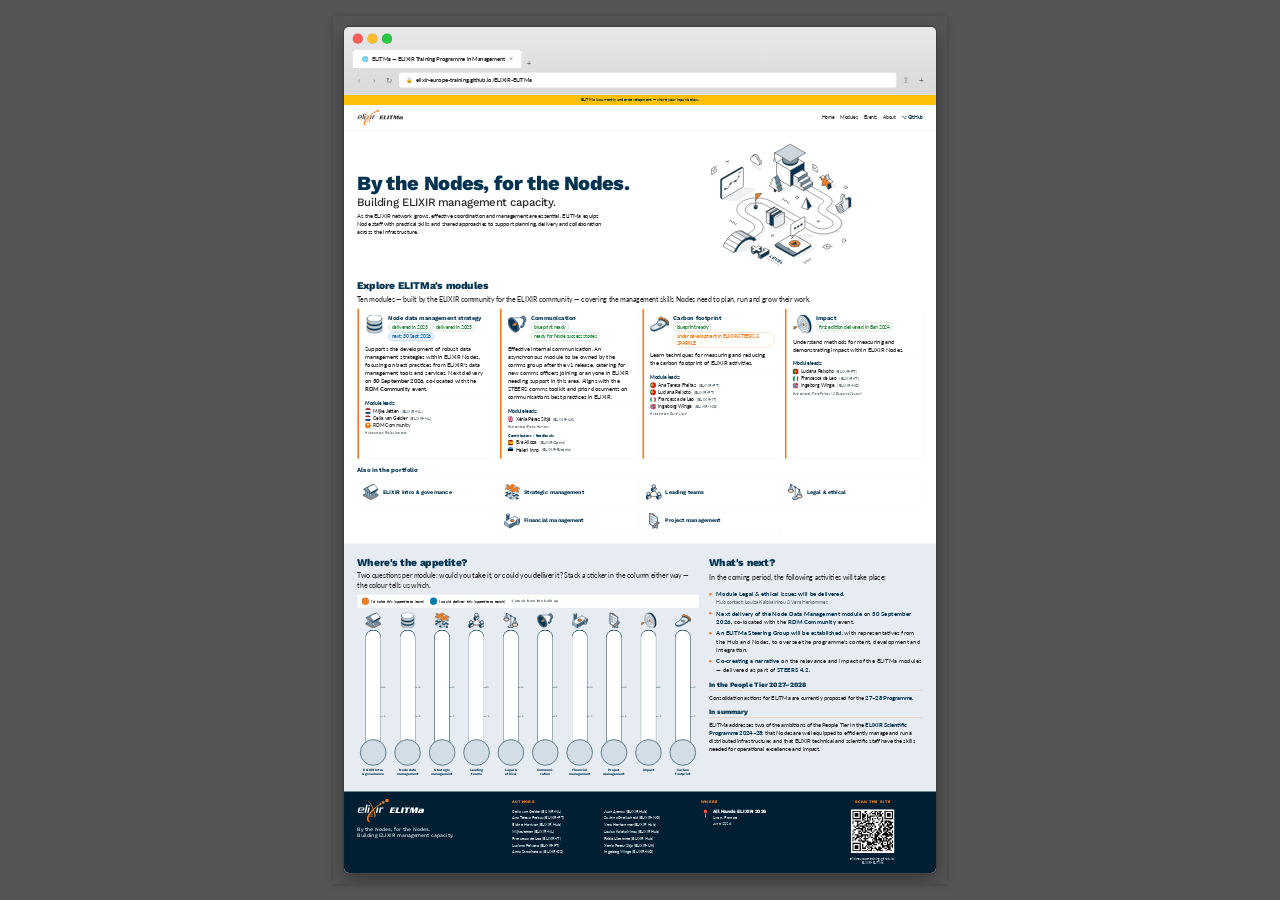
==== commit d863d93f: "tidy up" ====
--- a/poster.html
+++ b/poster.html
@@ -93,7 +93,6 @@
           <span class="nav-link">About</span>
           <span class="nav-link nav-github">⌥ GitHub</span>
         </nav>
-        <div class="navbar-event">All Hands · 2026</div>
       </header>
 
       <!-- ===== HERO ===== -->
@@ -145,7 +144,7 @@
                 <h3>Communication</h3>
                 <div class="chips">
                   <span class="module-chip module-chip--done">blueprint ready</span>
-                  <span class="module-chip module-chip--dev">under development in PeoplePulse</span>
+                  <span class="module-chip module-chip--done">ready for Node success stories</span>
                 </div>
               </div>
             </div>
@@ -184,6 +183,7 @@
                 <li><span class="flag flag-it"></span>Francesca de Leo <em>(ELIXIR&#x2011;IT)</em></li>
                 <li><span class="flag flag-no"></span>Ingeborg Winge <em>(ELIXIR&#x2011;NO)</em></li>
               </ul>
+              <p class="hub-contact">Hub contact: David Lloyd</p>
             </div>
           </article>
 
@@ -193,7 +193,7 @@
               <div>
                 <h3>Impact</h3>
                 <div class="chips">
-                  <span class="module-chip module-chip--done">delivered in 2024</span>
+                  <span class="module-chip module-chip--done">first edition delivered in Bari 2024</span>
                 </div>
               </div>
             </div>
@@ -205,6 +205,7 @@
                 <li><span class="flag flag-it"></span>Francesca de Leo <em>(ELIXIR&#x2011;IT)</em></li>
                 <li><span class="flag flag-no"></span>Ingeborg Winge <em>(ELIXIR&#x2011;NO)</em></li>
               </ul>
+              <p class="hub-contact">Hub contact: Flora Foltanyi &amp; Despoina Sousoni</p>
             </div>
           </article>
         </div>
@@ -322,7 +323,7 @@
             <p class="section-intro">In the coming period, the following activities will take place:</p>
             <ul class="roadmap-bullets">
               <li><strong>Module Legal &amp; ethical issues will be delivered.</strong><br><span class="roadmap-leads">Hub contact: Louiza Kalokairinou &amp; Vera Herkommer.</span></li>
-              <li><strong> Next delivery of the Node Data Management module on <strong>30 September 2026</strong>, co-located with the <strong>RDM Community</strong> event.</p></li>
+              <li><strong>Next delivery of the Node Data Management module</strong> on <strong>30 September 2026</strong>, co-located with the <strong>RDM Community</strong> event.</li>
               <li><strong>An ELITMa Steering Group will be established</strong>, with representatives from the Hub and Nodes, to oversee the programme's content, development and integration.</li>
               <li><strong>Co-creating a narrative</strong> on the relevance and impact of the ELITMa modules — delivered as part of <strong>STEERS 4.2</strong>.</li>
             </ul>
@@ -342,7 +343,7 @@
         <div class="footer-main">
 
           <div class="footer-col footer-col-brand">
-            <img class="footer-brand-logo" src="assets/img/logos/main-logo-horizontal.svg" alt="ELITMa">
+            <img class="footer-brand-logo" src="assets/img/logos/main-logo-horizontal-footer.svg" alt="ELITMa">
             <p class="footer-tagline">By the Nodes, for the Nodes.<br>Building ELIXIR management capacity.</p>
           </div>
 
--- a/poster.css
+++ b/poster.css
@@ -271,7 +271,7 @@
   display: inline-flex;
   align-items: center;
   font-family: var(--font-body);
-  font-size: 14pt;
+  font-size: 18pt;
   font-weight: 600;
   padding: 1mm 4mm;
   border-radius: 999px;
@@ -489,7 +489,7 @@
 .thermo-legend {
   display: flex;
   align-items: center;
-  gap: 12mm;
+  gap: 8mm;
   flex-wrap: wrap;
   margin: 4mm 0 6mm;
   padding: 4mm 6mm;
@@ -516,7 +516,6 @@
 .legend-dot-take { background: var(--orange); }
 .legend-dot-give { background: var(--teal); }
 .legend-hint {
-  margin-left: auto;
   font-family: var(--font-display);
   font-weight: 700;
   font-size: 14pt;
@@ -737,7 +736,6 @@
 .footer-col-brand .footer-brand-logo {
   height: 32mm;
   width: auto;
-  filter: brightness(0) invert(1);
   margin-bottom: 0;
 }
 .footer-tagline {
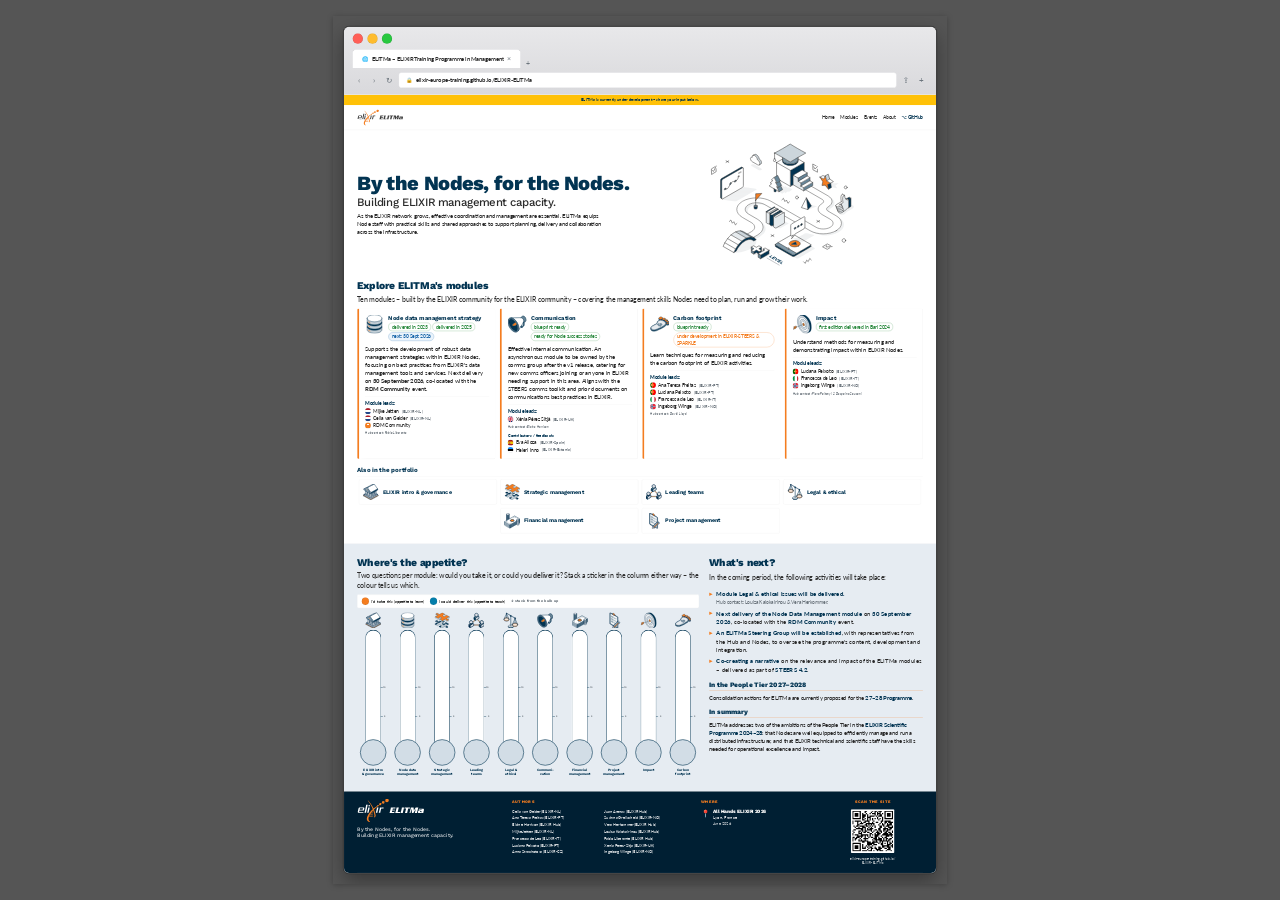
==== commit 5f98bc00: "m-dashes out" ====
--- a/poster.html
+++ b/poster.html
@@ -2,7 +2,7 @@
 <html lang="en">
 <head>
   <meta charset="utf-8">
-  <title>ELITMa — By the Nodes, for the Nodes</title>
+  <title>ELITMa – By the Nodes, for the Nodes</title>
   <link rel="preconnect" href="https://fonts.googleapis.com">
   <link rel="preconnect" href="https://fonts.gstatic.com" crossorigin>
   <link href="https://fonts.googleapis.com/css2?family=Lato:ital,wght@0,300;0,400;0,700;0,900;1,400&family=Source+Serif+4:ital,opsz,wght@0,8..60,200..900&family=Work+Sans:wght@400;500;700;800&display=swap" rel="stylesheet">
@@ -11,7 +11,7 @@
     // Fit the A0 sheet to the viewport HEIGHT on first load.
     // Aspect ratio is preserved (it's A0); the stage takes the scaled size so
     // the page lays out cleanly and the poster sits centered. Runs only ONCE
-    // on load — never on resize/zoom — so the user can zoom in to read the
+    // on load – never on resize/zoom – so the user can zoom in to read the
     // content and the browser scrollbars let them pan around.
     function fitPosterToViewport() {
       if (window.matchMedia('print').matches) return;
@@ -57,7 +57,7 @@
       <div class="browser-tabs">
         <div class="browser-tab active">
           <span class="tab-fav">🌐</span>
-          <span class="tab-title">ELITMa — ELIXIR Training Programme in Management</span>
+          <span class="tab-title">ELITMa – ELIXIR Training Programme in Management</span>
           <span class="tab-close">×</span>
         </div>
         <span class="tab-add">+</span>
@@ -80,7 +80,7 @@
 
       <!-- "Under development" notice (matches live site) -->
       <div class="dev-notice">
-        ELITMa is currently under development — share your input below.
+        ELITMa is currently under development – share your input below.
       </div>
 
       <!-- ===== TOP NAV ===== -->
@@ -109,7 +109,7 @@
       <!-- ===== MODULES ===== -->
       <section class="landingpage">
         <h2 class="section-h">Explore ELITMa's modules</h2>
-        <p class="section-intro">Ten modules — built by the ELIXIR community for the ELIXIR community — covering the management skills Nodes need to plan, run and grow their work.</p>
+        <p class="section-intro">Ten modules – built by the ELIXIR community for the ELIXIR community – covering the management skills Nodes need to plan, run and grow their work.</p>
 
         <!-- Featured: modules with substantive work underway -->
         <div class="module-features">
@@ -247,7 +247,7 @@
           <!-- Thermometer columns (left) -->
           <div class="thermo-col">
             <h2 class="section-h">Where's the appetite?</h2>
-            <p class="section-intro">Two questions per module: would you <strong>take</strong> it, or could you <strong>deliver</strong> it? Stack a sticker in the column either way — the colour tells us which.</p>
+            <p class="section-intro">Two questions per module: would you <strong>take</strong> it, or could you <strong>deliver</strong> it? Stack a sticker in the column either way – the colour tells us which.</p>
             <div class="thermo-legend">
               <span class="legend-item"><span class="legend-dot legend-dot-take"></span>I'd <strong>take</strong> this (appetite to learn)</span>
               <span class="legend-item"><span class="legend-dot legend-dot-give"></span>I could <strong>deliver</strong> this (appetite to teach)</span>
@@ -325,7 +325,7 @@
               <li><strong>Module Legal &amp; ethical issues will be delivered.</strong><br><span class="roadmap-leads">Hub contact: Louiza Kalokairinou &amp; Vera Herkommer.</span></li>
               <li><strong>Next delivery of the Node Data Management module</strong> on <strong>30 September 2026</strong>, co-located with the <strong>RDM Community</strong> event.</li>
               <li><strong>An ELITMa Steering Group will be established</strong>, with representatives from the Hub and Nodes, to oversee the programme's content, development and integration.</li>
-              <li><strong>Co-creating a narrative</strong> on the relevance and impact of the ELITMa modules — delivered as part of <strong>STEERS 4.2</strong>.</li>
+              <li><strong>Co-creating a narrative</strong> on the relevance and impact of the ELITMa modules – delivered as part of <strong>STEERS 4.2</strong>.</li>
             </ul>
 
             <h3 class="roadmap-h3">In the People Tier 2027–2028</h3>
--- a/poster.css
+++ b/poster.css
@@ -1,5 +1,5 @@
 /* ============================================================
-   ELITMa poster — A0 portrait (841 × 1189 mm)
+   ELITMa poster – A0 portrait (841 × 1189 mm)
    Framed as a Mac browser window showing the live ELITMa site.
    Standalone HTML/CSS, no Jekyll, no Bootstrap.
    Print: Chrome → ⌘P → Paper 841×1189 mm, Background graphics ON.
@@ -75,7 +75,7 @@
   overflow: hidden;
 }
 
-/* Browser chrome — oversized for poster legibility */
+/* Browser chrome – oversized for poster legibility */
 .browser-chrome {
   background: linear-gradient(to bottom, var(--chrome-bg), var(--chrome-bg-2));
   border-bottom: 0.6mm solid var(--chrome-line);
@@ -363,7 +363,7 @@
   margin-left: 1mm;
 }
 
-/* Hub contact — smaller, de-emphasised line below the named leads */
+/* Hub contact – smaller, de-emphasised line below the named leads */
 .hub-contact {
   margin: 3mm 0 0;
   font-family: var(--font-body);
@@ -467,7 +467,7 @@
   line-height: 1.15;
 }
 
-/* ============== INTERACTIVE — heatmap LEFT + stickies RIGHT ============== */
+/* ============== INTERACTIVE – heatmap LEFT + stickies RIGHT ============== */
 .interactive {
   margin-top: 10mm;
   padding: 18mm 18mm 18mm;       /* generous top + bottom breathing room */
@@ -543,7 +543,7 @@
   margin-bottom: 2mm;
 }
 
-/* The tube — looks like glass: thin navy border, solid sides, rounded top */
+/* The tube – looks like glass: thin navy border, solid sides, rounded top */
 .thermo-tube {
   width: 22mm;
   height: 160mm;
@@ -580,7 +580,7 @@
 .tick:nth-of-type(1) { bottom: 80mm; }  /* "10" */
 .tick:nth-of-type(2) { bottom: 40mm; }  /* "5"  */
 
-/* The bulb — light navy fill, navy border, merged with the bottom of the tube */
+/* The bulb – light navy fill, navy border, merged with the bottom of the tube */
 .thermo-bulb {
   width: 36mm;
   height: 36mm;
@@ -688,14 +688,14 @@
 .roadmap-text strong { color: var(--navy); font-weight: 700; }
 .roadmap-text .muted { color: var(--muted); font-style: italic; }
 
-/* ============== FOOTER — website-style ============== */
+/* ============== FOOTER – website-style ============== */
 .footer {
   background: var(--navy-deep);
   color: #fff;
   padding: 0 18mm;
 }
 
-/* Authors band — full width across the top of the footer */
+/* Authors band – full width across the top of the footer */
 .footer-authors {
   padding: 10mm 0 8mm;
   border-bottom: 0.3mm solid rgba(255,255,255,.12);
@@ -726,7 +726,7 @@
   gap: 3mm;
 }
 
-/* Brand column — left-aligned, vertically centered */
+/* Brand column – left-aligned, vertically centered */
 .footer-col-brand {
   align-items: flex-start;
   text-align: left;
@@ -767,7 +767,7 @@
   padding: 1.2mm 0;
   line-height: 1.3;
 }
-/* AUTHORS list — 2 columns to keep the footer compact */
+/* AUTHORS list – 2 columns to keep the footer compact */
 .footer-col-authors .footer-links {
   display: grid;
   grid-template-columns: 1fr 1fr;
@@ -775,7 +775,7 @@
   row-gap: 0;
 }
 
-/* Where column — location of the event */
+/* Where column – location of the event */
 .footer-col-where .where-content {
   display: flex;
   align-items: flex-start;
@@ -812,7 +812,7 @@
   line-height: 1.2;
 }
 
-/* Scan column — center contents */
+/* Scan column – center contents */
 .footer-col-scan {
   align-items: center;
   text-align: center;
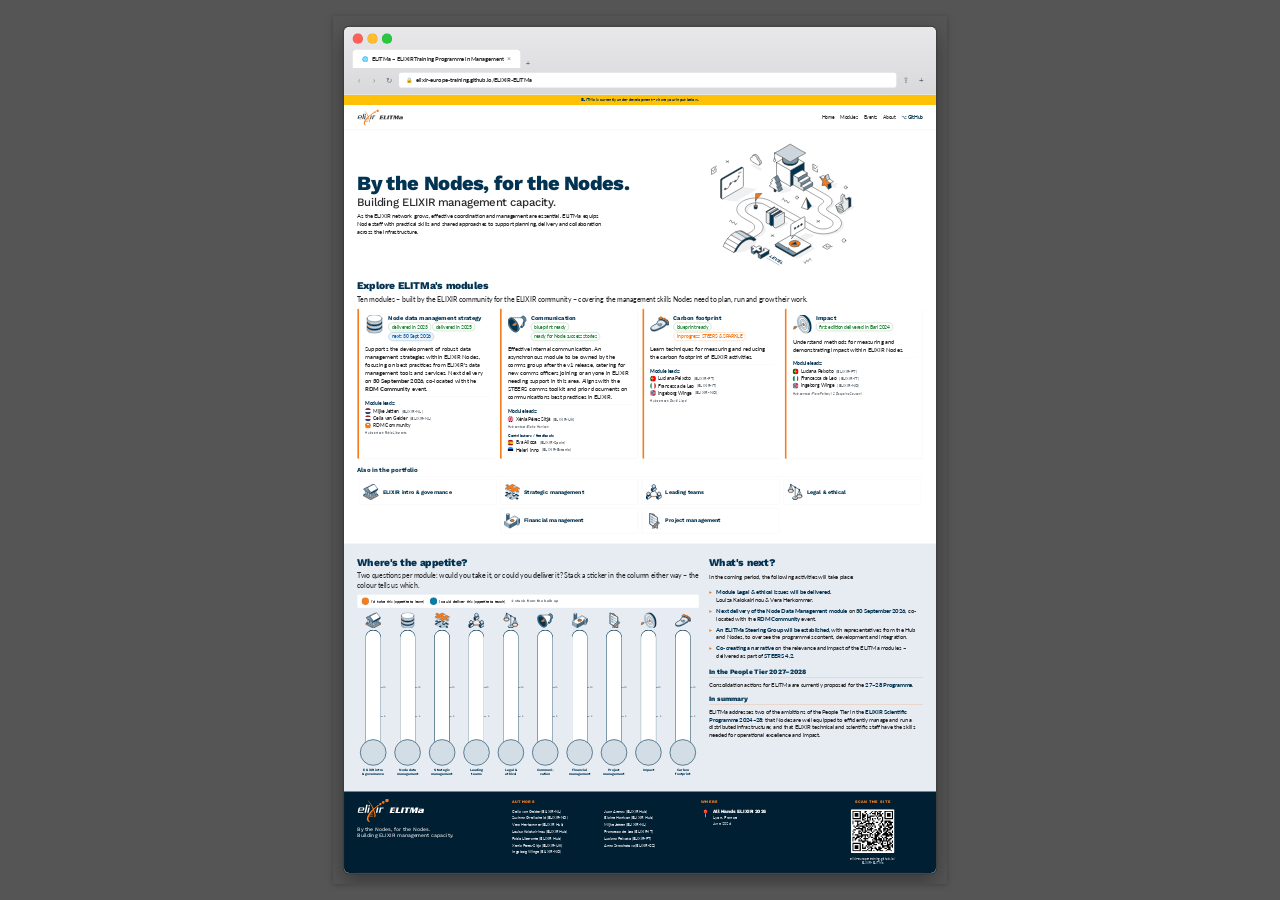
==== commit 17282fce: "correct errors" ====
--- a/poster.html
+++ b/poster.html
@@ -170,7 +170,7 @@
                 <h3>Carbon footprint</h3>
                 <div class="chips">
                   <span class="module-chip module-chip--done">blueprint ready</span>
-                  <span class="module-chip module-chip--dev">under development in ELIXIR-STEERS &amp; SPARKLE</span>
+                  <span class="module-chip module-chip--dev">in progress: STEERS &amp; SPARKLE</span>
                 </div>
               </div>
             </div>
@@ -178,7 +178,6 @@
             <div class="feature-leads">
               <strong>Module leads:</strong>
               <ul class="leads-list">
-                <li><span class="flag flag-pt"></span>Ana Teresa Freitas <em>(ELIXIR&#x2011;PT)</em></li>
                 <li><span class="flag flag-pt"></span>Luciana Peixoto <em>(ELIXIR&#x2011;PT)</em></li>
                 <li><span class="flag flag-it"></span>Francesca de Leo <em>(ELIXIR&#x2011;IT)</em></li>
                 <li><span class="flag flag-no"></span>Ingeborg Winge <em>(ELIXIR&#x2011;NO)</em></li>
@@ -322,7 +321,7 @@
             <h2 class="section-h">What's next?</h2>
             <p class="section-intro">In the coming period, the following activities will take place:</p>
             <ul class="roadmap-bullets">
-              <li><strong>Module Legal &amp; ethical issues will be delivered.</strong><br><span class="roadmap-leads">Hub contact: Louiza Kalokairinou &amp; Vera Herkommer.</span></li>
+              <li><strong>Module Legal &amp; ethical issues will be delivered.</strong><br>Louiza Kalokairinou &amp; Vera Herkommer.</li>
               <li><strong>Next delivery of the Node Data Management module</strong> on <strong>30 September 2026</strong>, co-located with the <strong>RDM Community</strong> event.</li>
               <li><strong>An ELITMa Steering Group will be established</strong>, with representatives from the Hub and Nodes, to oversee the programme's content, development and integration.</li>
               <li><strong>Co-creating a narrative</strong> on the relevance and impact of the ELITMa modules – delivered as part of <strong>STEERS 4.2</strong>.</li>
@@ -352,7 +351,6 @@
             <ul class="footer-links">
               <li>Celia van Gelder (ELIXIR-NL)</li>
               <li>Juan Arenas (ELIXIR Hub)</li>
-              <li>Ana Teresa Freitas (ELIXIR-PT)</li>
               <li>Sushma Grellscheid (ELIXIR-NO)</li>
               <li>Elaine Harrison (ELIXIR Hub)</li>
               <li>Vera Herkommer (ELIXIR Hub)</li>
--- a/poster.css
+++ b/poster.css
@@ -636,6 +636,7 @@
 
 /* --- Roadmap / "What's next?" panel (right column) --- */
 .roadmap-col { display: flex; flex-direction: column; gap: 2mm; }
+.roadmap-col .section-intro { font-size: 22pt; }
 .roadmap-bullets {
   list-style: none;
   padding: 0;
@@ -648,9 +649,9 @@
   position: relative;
   padding-left: 10mm;
   font-family: var(--font-body);
-  font-size: 24pt;
-  color: var(--ink);
-  line-height: 1.35;
+  font-size: 22pt;
+  color: var(--ink);
+  line-height: 1.4;
 }
 .roadmap-bullets li::before {
   content: "▸";
@@ -658,15 +659,15 @@
   left: 0;
   top: 0;
   color: var(--orange);
-  font-size: 26pt;
-  font-weight: 700;
-  line-height: 1.1;
+  font-size: 22pt;
+  font-weight: 700;
+  line-height: 1.4;
 }
 .roadmap-bullets strong { color: var(--navy); font-weight: 700; }
 .roadmap-leads {
   display: inline-block;
   margin-top: 1mm;
-  font-size: 19pt;
+  font-size: 22pt;
   color: var(--muted);
 }
 .roadmap-h3 {
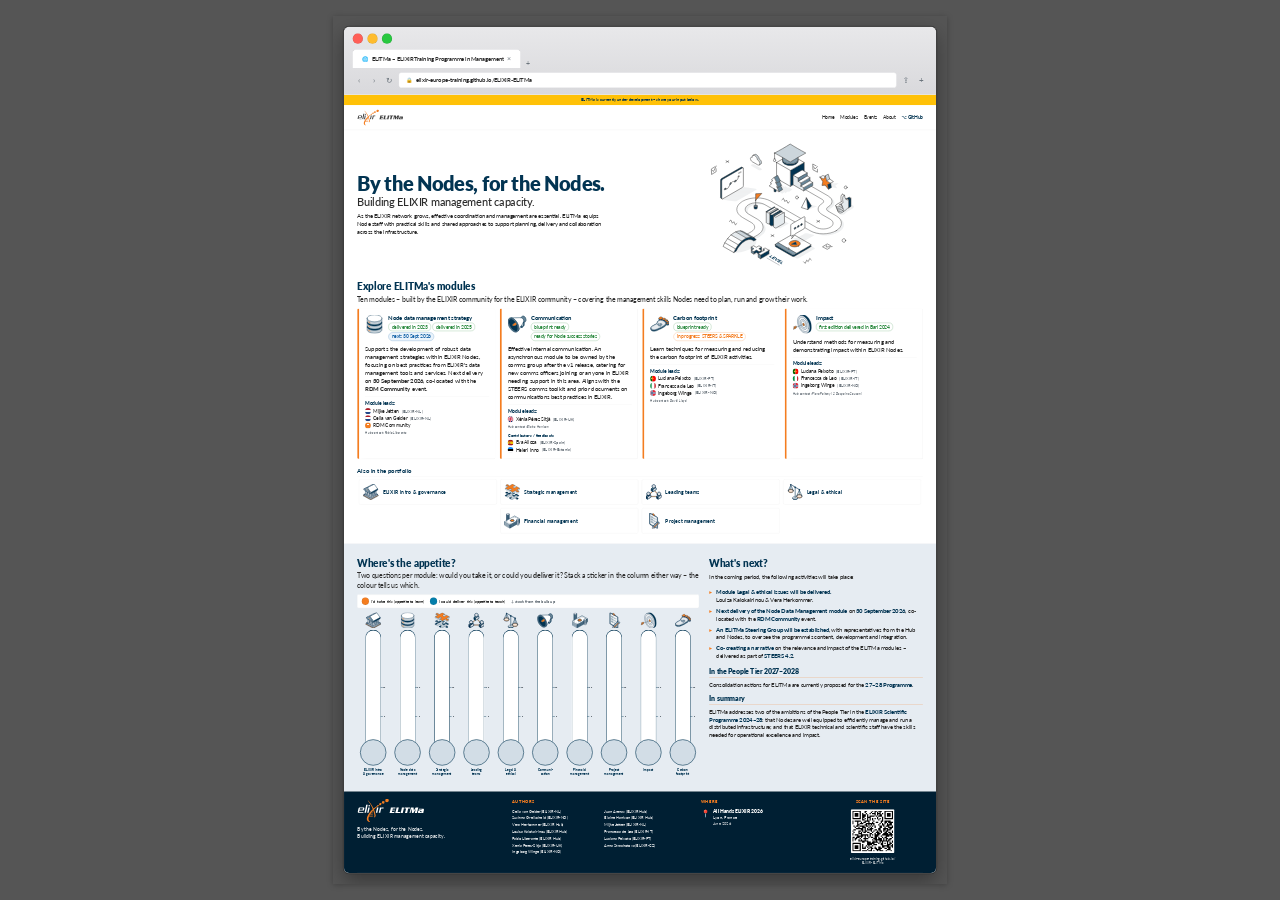
==== commit 33de0f82: "fix to lato?" ====
--- a/poster.html
+++ b/poster.html
@@ -5,7 +5,7 @@
   <title>ELITMa – By the Nodes, for the Nodes</title>
   <link rel="preconnect" href="https://fonts.googleapis.com">
   <link rel="preconnect" href="https://fonts.gstatic.com" crossorigin>
-  <link href="https://fonts.googleapis.com/css2?family=Lato:ital,wght@0,300;0,400;0,700;0,900;1,400&family=Source+Serif+4:ital,opsz,wght@0,8..60,200..900&family=Work+Sans:wght@400;500;700;800&display=swap" rel="stylesheet">
+  <link href="https://fonts.googleapis.com/css2?family=Lato:ital,wght@0,300;0,400;0,700;0,900;1,400&display=swap" rel="stylesheet">
   <link rel="stylesheet" href="poster.css">
   <script>
     // Fit the A0 sheet to the viewport HEIGHT on first load.
--- a/poster.css
+++ b/poster.css
@@ -31,9 +31,9 @@
   --sticky-green:  #c8f0c0;
   --sticky-blue:   #c3e0ff;
 
-  --font-display: "Work Sans", "Lato", system-ui, sans-serif;
+  --font-display: "Lato", system-ui, sans-serif;
   --font-body:    "Lato", system-ui, sans-serif;
-  --font-serif:   "Source Serif 4", Georgia, serif;
+  --font-serif:   "Lato", system-ui, sans-serif;
 }
 
 * { box-sizing: border-box; }
